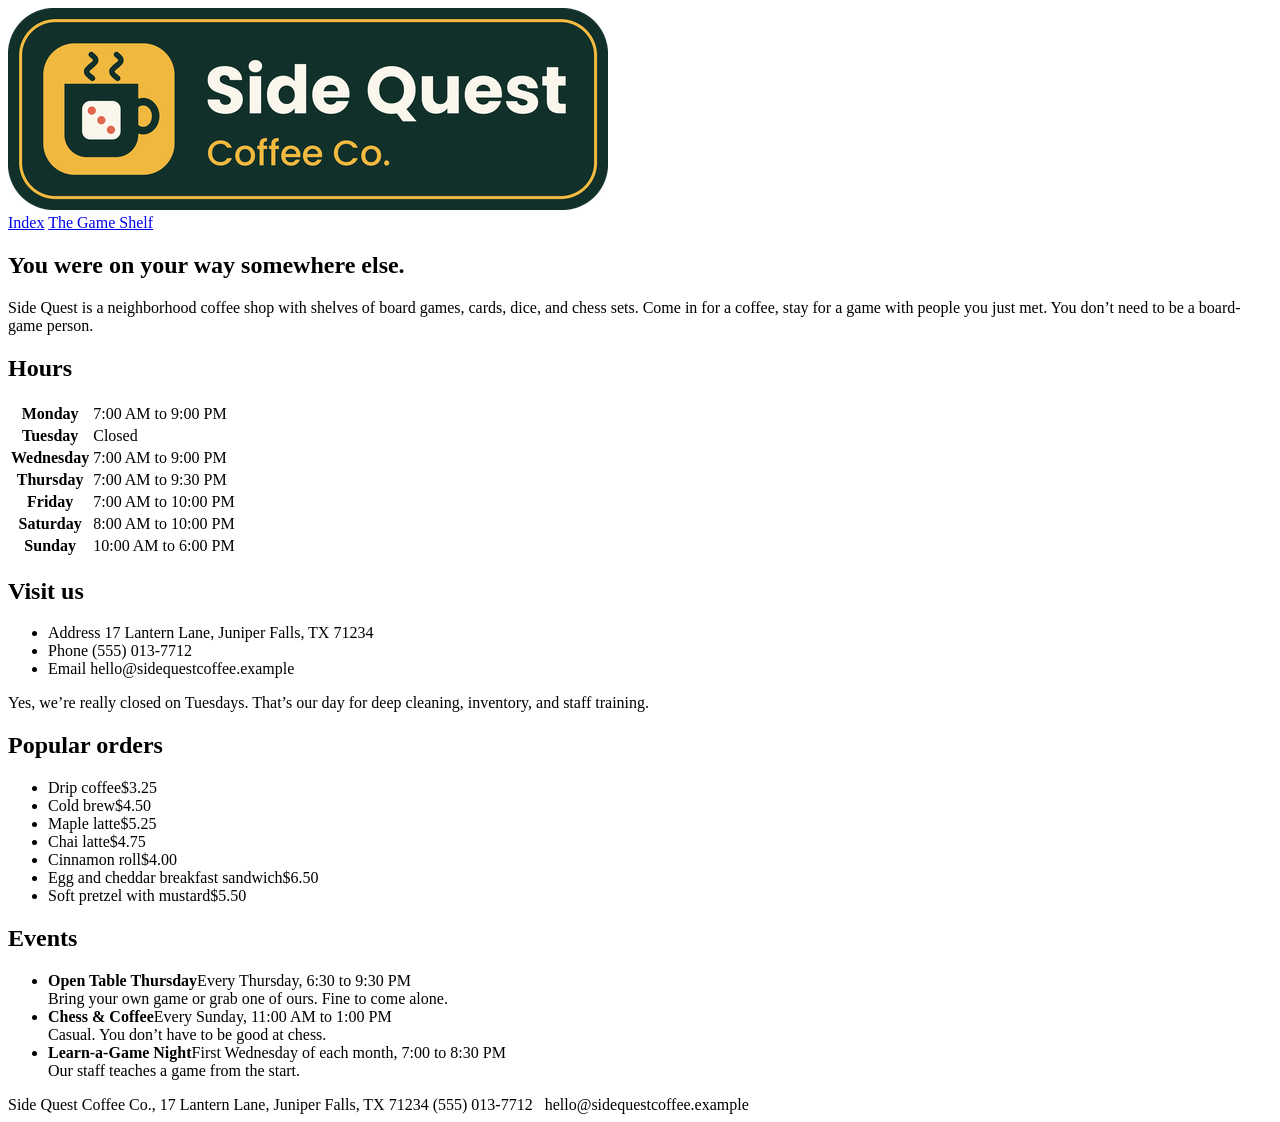
==== index.html @ 7ed1fb25 "Update print statement from 'Hello' to 'Goodbye'" ====
<!DOCTYPE html>
<!-- saved from url=(0109)file:///C:/Users/mgmos/AppData/Local/Temp/92b7c389-30d8-4fa0-bcdc-1d0c091cc9da_files.zip.9da/index%20(2).html -->
<html lang="en"><head><meta http-equiv="Content-Type" content="text/html; charset=UTF-8">
  
  <meta name="viewport" content="width=device-width, initial-scale=1">
  <title>Side Quest Coffee Co. | Coffee and Tabletop Games in Juniper Falls, TX</title>
  <meta name="description" content="A neighborhood coffee shop in Juniper Falls, TX with shelves of board games, cards, dice, and chess sets.">
  <link rel="preconnect" href="https://fonts.googleapis.com/">
  <link rel="preconnect" href="https://fonts.gstatic.com/" crossorigin="">
  <link href="./index_files/css2" rel="stylesheet">
  <link rel="stylesheet" href="file:///C:/Users/mgmos/AppData/Local/Temp/92b7c389-30d8-4fa0-bcdc-1d0c091cc9da_files.zip.9da/style.css">
</head>
<body>
  <header class="site-header">
    <div class="wrap">
      <img class="logo-img" src="[data-uri]" alt="Side Quest Coffee Co. logo featuring a coffee mug with a die embedded" width="600" height="202">
      <nav aria-label="Main">
       <a href="index.html" aria-current="page">Index</a>
   <a href="games(2).html">The Game Shelf</a>
      </nav>
    </div>
  </header>

  <main class="wrap">
    <section class="intro">
      <h1>You were on your way somewhere else.</h1>
      <p>Side Quest is a neighborhood coffee shop with shelves of board games, cards, dice, and chess sets. Come in for a coffee, stay for a game with people you just met. You don’t need to be a board-game person.</p>
    </section>

    <div class="grid">
      <section class="panel" aria-labelledby="hours-title">
        <h2 id="hours-title">Hours</h2>
        <table class="hours">
          <tbody><tr><th scope="row">Monday</th><td>7:00 AM to 9:00 PM</td></tr>
          <tr class="closed"><th scope="row">Tuesday</th><td>Closed</td></tr>
          <tr><th scope="row">Wednesday</th><td>7:00 AM to 9:00 PM</td></tr>
          <tr><th scope="row">Thursday</th><td>7:00 AM to 9:30 PM</td></tr>
          <tr><th scope="row">Friday</th><td>7:00 AM to 10:00 PM</td></tr>
          <tr><th scope="row">Saturday</th><td>8:00 AM to 10:00 PM</td></tr>
          <tr><th scope="row">Sunday</th><td>10:00 AM to 6:00 PM</td></tr>
        </tbody></table>
      </section>

      <section class="panel" aria-labelledby="visit-title">
        <h2 id="visit-title">Visit us</h2>
        <ul class="contact">
          <li><span>Address</span> 17 Lantern Lane, Juniper Falls, TX 71234</li>
          <li><span>Phone</span> (555) 013-7712</li>
          <li><span>Email</span> hello@sidequestcoffee.example</li>
        </ul>
        <p class="note">Yes, we’re really closed on Tuesdays. That’s our day for deep cleaning, inventory, and staff training.</p>
      </section>
    </div>

    <div class="grid">
      <section class="panel accent" aria-labelledby="menu-title">
        <h2 id="menu-title">Popular orders</h2>
        <ul class="menu">
          <li>Drip coffee<span class="dots"></span><span class="price">$3.25</span></li>
          <li>Cold brew<span class="dots"></span><span class="price">$4.50</span></li>
          <li>Maple latte<span class="dots"></span><span class="price">$5.25</span></li>
          <li>Chai latte<span class="dots"></span><span class="price">$4.75</span></li>
          <li>Cinnamon roll<span class="dots"></span><span class="price">$4.00</span></li>
          <li>Egg and cheddar breakfast sandwich<span class="dots"></span><span class="price">$6.50</span></li>
          <li>Soft pretzel with mustard<span class="dots"></span><span class="price">$5.50</span></li>
        </ul>
      </section>

      <section class="panel accent" aria-labelledby="events-title">
        <h2 id="events-title">Events</h2>
        <ul class="events">
          <li><strong>Open Table Thursday</strong><span class="when">Every Thursday, 6:30 to 9:30 PM</span><br>Bring your own game or grab one of ours. Fine to come alone.</li>
          <li><strong>Chess &amp; Coffee</strong><span class="when">Every Sunday, 11:00 AM to 1:00 PM</span><br>Casual. You don’t have to be good at chess.</li>
          <li><strong>Learn-a-Game Night</strong><span class="when">First Wednesday of each month, 7:00 to 8:30 PM</span><br>Our staff teaches a game from the start.</li>
        </ul>
      </section>
    </div>
  </main>

  <footer class="site-footer">
    <div class="wrap">
      <span>Side Quest Coffee Co., 17 Lantern Lane, Juniper Falls, TX 71234</span>
      <span>(555) 013-7712 &nbsp; hello@sidequestcoffee.example</span>
    </div>
  </footer>


</body></html>
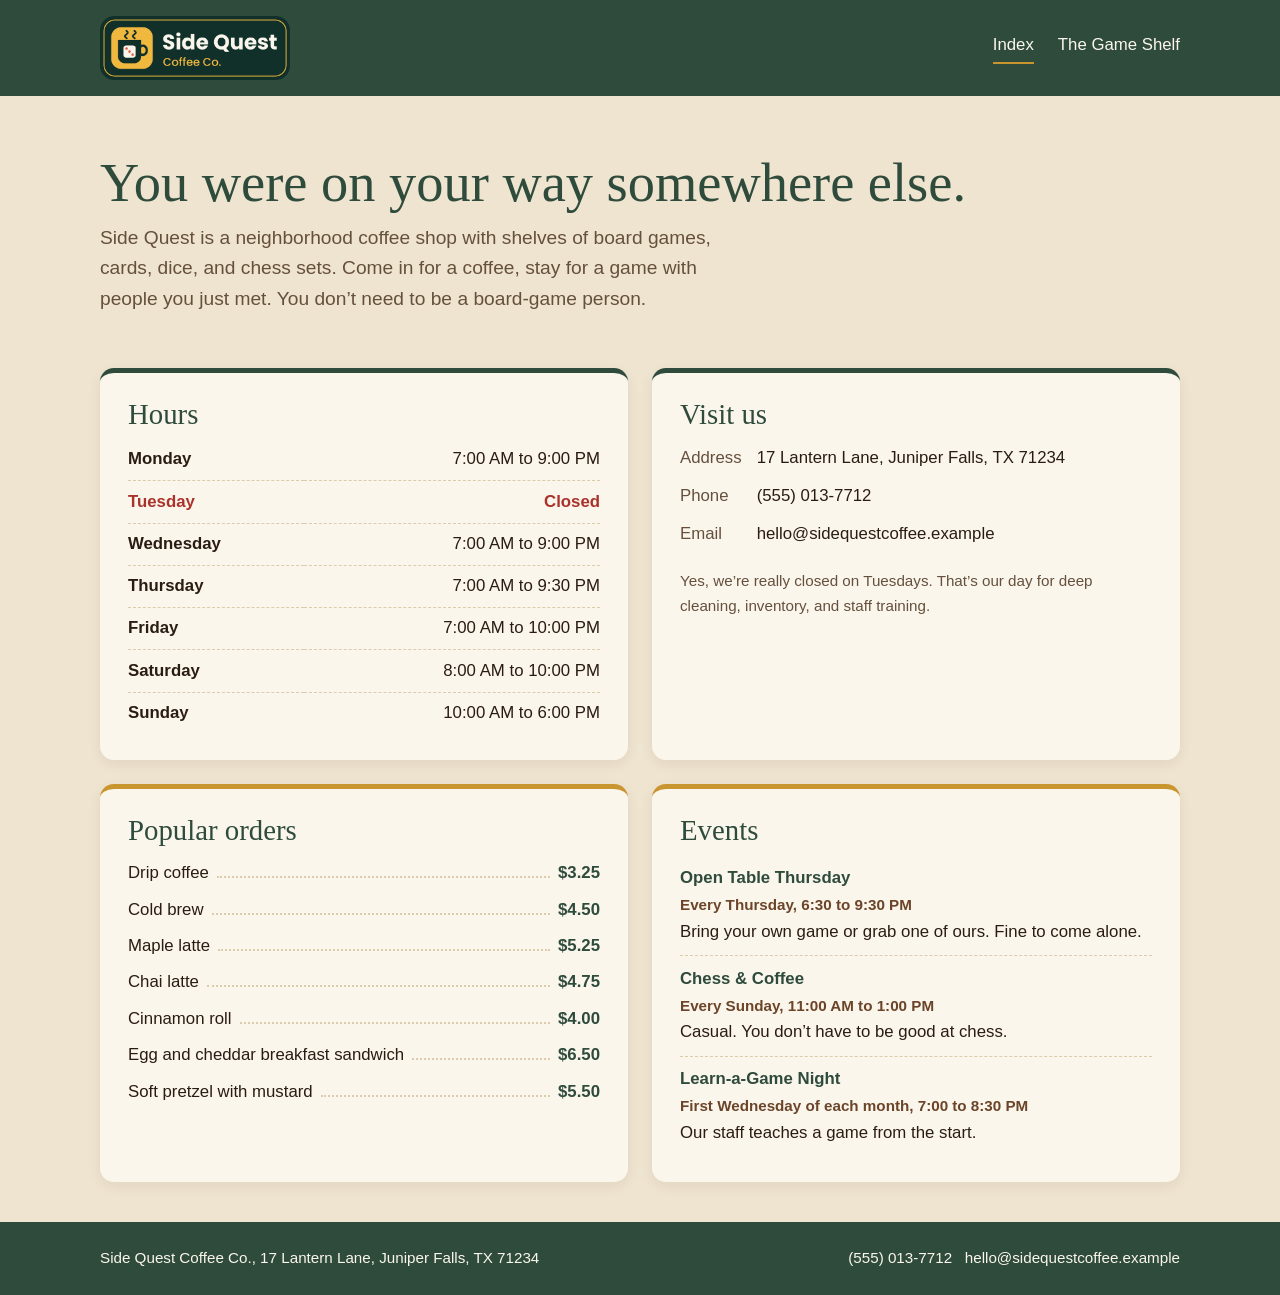
==== commit dbcde9dc: "Adding Initial Side Quest Website" ====
--- a/index.html
+++ b/index.html
@@ -1,22 +1,22 @@
 <!DOCTYPE html>
-<!-- saved from url=(0109)file:///C:/Users/mgmos/AppData/Local/Temp/92b7c389-30d8-4fa0-bcdc-1d0c091cc9da_files.zip.9da/index%20(2).html -->
-<html lang="en"><head><meta http-equiv="Content-Type" content="text/html; charset=UTF-8">
-  
+<html lang="en">
+<head>
+  <meta charset="UTF-8">
   <meta name="viewport" content="width=device-width, initial-scale=1">
   <title>Side Quest Coffee Co. | Coffee and Tabletop Games in Juniper Falls, TX</title>
   <meta name="description" content="A neighborhood coffee shop in Juniper Falls, TX with shelves of board games, cards, dice, and chess sets.">
-  <link rel="preconnect" href="https://fonts.googleapis.com/">
-  <link rel="preconnect" href="https://fonts.gstatic.com/" crossorigin="">
-  <link href="./index_files/css2" rel="stylesheet">
-  <link rel="stylesheet" href="file:///C:/Users/mgmos/AppData/Local/Temp/92b7c389-30d8-4fa0-bcdc-1d0c091cc9da_files.zip.9da/style.css">
+  <link rel="preconnect" href="https://fonts.googleapis.com">
+  <link rel="preconnect" href="https://fonts.gstatic.com" crossorigin>
+  <link href="https://fonts.googleapis.com/css2?family=DM+Sans:wght@400;500;700&family=Young+Serif&display=swap" rel="stylesheet">
+  <link rel="stylesheet" href="style.css">
 </head>
 <body>
   <header class="site-header">
     <div class="wrap">
-      <img class="logo-img" src="[data-uri]" alt="Side Quest Coffee Co. logo featuring a coffee mug with a die embedded" width="600" height="202">
+      <img class="logo-img" src="[data-uri]" alt="Side Quest Coffee Co. logo featuring a steaming coffee mug with a game die on it" width="600" height="202">
       <nav aria-label="Main">
-       <a href="index.html" aria-current="page">Index</a>
-   <a href="games(2).html">The Game Shelf</a>
+        <a href="index.html" aria-current="page">Index</a>
+        <a href="games.html">The Game Shelf</a>
       </nav>
     </div>
   </header>
@@ -24,21 +24,21 @@
   <main class="wrap">
     <section class="intro">
       <h1>You were on your way somewhere else.</h1>
-      <p>Side Quest is a neighborhood coffee shop with shelves of board games, cards, dice, and chess sets. Come in for a coffee, stay for a game with people you just met. You don’t need to be a board-game person.</p>
+      <p>Side Quest is a neighborhood coffee shop with shelves of board games, cards, dice, and chess sets. Come in for a coffee, stay for a game with people you just met. You don&rsquo;t need to be a board-game person.</p>
     </section>
 
     <div class="grid">
       <section class="panel" aria-labelledby="hours-title">
         <h2 id="hours-title">Hours</h2>
         <table class="hours">
-          <tbody><tr><th scope="row">Monday</th><td>7:00 AM to 9:00 PM</td></tr>
+          <tr><th scope="row">Monday</th><td>7:00 AM to 9:00 PM</td></tr>
           <tr class="closed"><th scope="row">Tuesday</th><td>Closed</td></tr>
           <tr><th scope="row">Wednesday</th><td>7:00 AM to 9:00 PM</td></tr>
           <tr><th scope="row">Thursday</th><td>7:00 AM to 9:30 PM</td></tr>
           <tr><th scope="row">Friday</th><td>7:00 AM to 10:00 PM</td></tr>
           <tr><th scope="row">Saturday</th><td>8:00 AM to 10:00 PM</td></tr>
           <tr><th scope="row">Sunday</th><td>10:00 AM to 6:00 PM</td></tr>
-        </tbody></table>
+        </table>
       </section>
 
       <section class="panel" aria-labelledby="visit-title">
@@ -48,7 +48,7 @@
           <li><span>Phone</span> (555) 013-7712</li>
           <li><span>Email</span> hello@sidequestcoffee.example</li>
         </ul>
-        <p class="note">Yes, we’re really closed on Tuesdays. That’s our day for deep cleaning, inventory, and staff training.</p>
+        <p class="note">Yes, we&rsquo;re really closed on Tuesdays. That&rsquo;s our day for deep cleaning, inventory, and staff training.</p>
       </section>
     </div>
 
@@ -70,7 +70,7 @@
         <h2 id="events-title">Events</h2>
         <ul class="events">
           <li><strong>Open Table Thursday</strong><span class="when">Every Thursday, 6:30 to 9:30 PM</span><br>Bring your own game or grab one of ours. Fine to come alone.</li>
-          <li><strong>Chess &amp; Coffee</strong><span class="when">Every Sunday, 11:00 AM to 1:00 PM</span><br>Casual. You don’t have to be good at chess.</li>
+          <li><strong>Chess &amp; Coffee</strong><span class="when">Every Sunday, 11:00 AM to 1:00 PM</span><br>Casual. You don&rsquo;t have to be good at chess.</li>
           <li><strong>Learn-a-Game Night</strong><span class="when">First Wednesday of each month, 7:00 to 8:30 PM</span><br>Our staff teaches a game from the start.</li>
         </ul>
       </section>
@@ -83,6 +83,5 @@
       <span>(555) 013-7712 &nbsp; hello@sidequestcoffee.example</span>
     </div>
   </footer>
-
-
-</body></html>
+</body>
+</html>
--- a/style.css
+++ b/style.css
@@ -0,0 +1,127 @@
+/* Side Quest Coffee Co. — shared styles for index.html and games.html */
+
+:root {
+  --bg: #efe4cf;          /* page background, used on every page */
+  --card: #fbf6ec;        /* panels sitting on the background */
+  --green: #2e4b3c;       /* header, footer, headings */
+  --green-dark: #213a2e;
+  --brass: #c9952e;       /* buttons and accents */
+  --wood: #6b4429;
+  --red: #a9322a;         /* "Closed" */
+  --ink: #2a1c12;
+  --muted: #65503d;
+  --line: #dccbad;
+  --head: "Young Serif", Georgia, serif;
+  --body: "DM Sans", "Helvetica Neue", Arial, sans-serif;
+}
+
+* { box-sizing: border-box; }
+body {
+  margin: 0;
+  background: var(--bg);
+  color: var(--ink);
+  font-family: var(--body);
+  font-size: 1.05rem;
+  line-height: 1.6;
+}
+h1, h2, h3 { font-family: var(--head); font-weight: 400; line-height: 1.15; margin: 0 0 .5rem; color: var(--green); }
+h1 { font-size: clamp(2.2rem, 5vw, 3.4rem); }
+h2 { font-size: 1.8rem; }
+h3 { font-size: 1.25rem; }
+p { margin: 0 0 .8rem; }
+a { color: var(--green); font-weight: 700; }
+a:focus-visible { outline: 3px solid var(--brass); outline-offset: 2px; }
+
+.wrap { width: min(100% - 2.5rem, 1080px); margin-inline: auto; }
+
+/* Header */
+.site-header { background: var(--green); color: var(--card); }
+.site-header .wrap {
+  display: flex; justify-content: space-between; align-items: center;
+  flex-wrap: wrap; gap: .75rem 2rem; padding-block: 1rem;
+}
+.logo { font-family: var(--head); font-size: 1.4rem; color: var(--card); text-decoration: none; font-weight: 400; }
+.site-header nav { display: flex; gap: 1.5rem; flex-wrap: wrap; }
+.site-header nav a { color: var(--card); text-decoration: none; font-weight: 500; padding-bottom: .2rem; border-bottom: 2px solid transparent; }
+.site-header nav a:hover, .site-header nav a[aria-current="page"] { border-bottom-color: var(--brass); }
+
+/* Intro */
+.intro { padding-block: 3.5rem 2.5rem; }
+.intro p { font-size: 1.2rem; max-width: 40rem; color: var(--muted); }
+.btn {
+  display: inline-block; margin-top: .75rem; margin-right: .5rem;
+  background: var(--brass); color: var(--ink);
+  padding: .7rem 1.4rem; border-radius: 999px; text-decoration: none;
+}
+.btn:hover { background: #dba940; }
+.btn-outline { background: transparent; border: 2px solid var(--green); color: var(--green); }
+.btn-outline:hover { background: var(--card); }
+
+/* Panels */
+.grid { display: grid; grid-template-columns: 1fr 1fr; gap: 1.5rem; margin-bottom: 1.5rem; }
+.panel {
+  background: var(--card);
+  border-radius: 14px;
+  border-top: 5px solid var(--green);
+  padding: 1.6rem 1.75rem;
+  box-shadow: 0 4px 14px rgba(42, 28, 18, .07);
+}
+.panel.accent { border-top-color: var(--brass); }
+
+/* Hours */
+.hours { width: 100%; border-collapse: collapse; }
+.hours th, .hours td { text-align: left; padding: .45rem 0; border-bottom: 1px dashed var(--line); }
+.hours td { text-align: right; }
+.hours tr:last-child th, .hours tr:last-child td { border-bottom: 0; }
+.hours .closed th, .hours .closed td { color: var(--red); font-weight: 700; }
+
+/* Contact */
+.contact { list-style: none; margin: 0 0 1rem; padding: 0; }
+.contact li { padding: .35rem 0; }
+.contact span { display: inline-block; width: 4.5rem; color: var(--muted); }
+.note { font-size: .95rem; color: var(--muted); margin: 0; }
+
+/* Menu */
+.menu { list-style: none; margin: 0; padding: 0; }
+.menu li { display: flex; gap: .5rem; align-items: baseline; padding: .3rem 0; }
+.menu .dots { flex: 1; border-bottom: 2px dotted var(--line); }
+.menu .price { font-weight: 700; color: var(--green); }
+
+/* Events */
+.events { list-style: none; margin: 0; padding: 0; }
+.events li { padding: .6rem 0; border-bottom: 1px dashed var(--line); }
+.events li:last-child { border-bottom: 0; }
+.events strong { display: block; color: var(--green); font-size: 1.05rem; }
+.events .when { color: var(--wood); font-weight: 700; font-size: .95rem; }
+
+/* Game table */
+.table-wrap { overflow-x: auto; }
+.games { width: 100%; border-collapse: collapse; min-width: 30rem; }
+.games caption { text-align: left; font-family: var(--head); font-size: 1.8rem; color: var(--green); padding-bottom: .75rem; }
+.games th, .games td { text-align: left; padding: .8rem 1rem; }
+.games thead th { background: var(--green); color: var(--card); font-weight: 700; }
+.games thead th:first-child { border-radius: 8px 0 0 0; }
+.games thead th:last-child { border-radius: 0 8px 0 0; }
+.games tbody tr:nth-child(even) { background: #f3ead8; }
+.games tbody th { font-family: var(--head); font-weight: 400; color: var(--green); font-size: 1.1rem; }
+.games tbody tr { border-bottom: 1px solid var(--line); }
+
+/* Footer */
+.site-footer { background: var(--green); color: var(--card); margin-top: 2.5rem; }
+.site-footer .wrap { display: flex; justify-content: space-between; flex-wrap: wrap; gap: .5rem 2rem; padding-block: 1.5rem; font-size: .95rem; }
+.site-footer a { color: var(--card); }
+
+@media (max-width: 760px) {
+  .grid { grid-template-columns: 1fr; }
+  .intro { padding-block: 2.5rem 1.5rem; }
+}
+
+/* Images */
+img { max-width: 100%; height: auto; display: block; }
+.logo-img { height: 64px; width: auto; border-radius: 10px; }
+.intro-split { display: grid; grid-template-columns: 1fr 1fr; gap: 2rem 3rem; align-items: center; }
+.feature-img { border-radius: 14px; box-shadow: 0 6px 20px rgba(42, 28, 18, .15); }
+@media (max-width: 760px) {
+  .intro-split { grid-template-columns: 1fr; }
+  .logo-img { height: 46px; }
+}
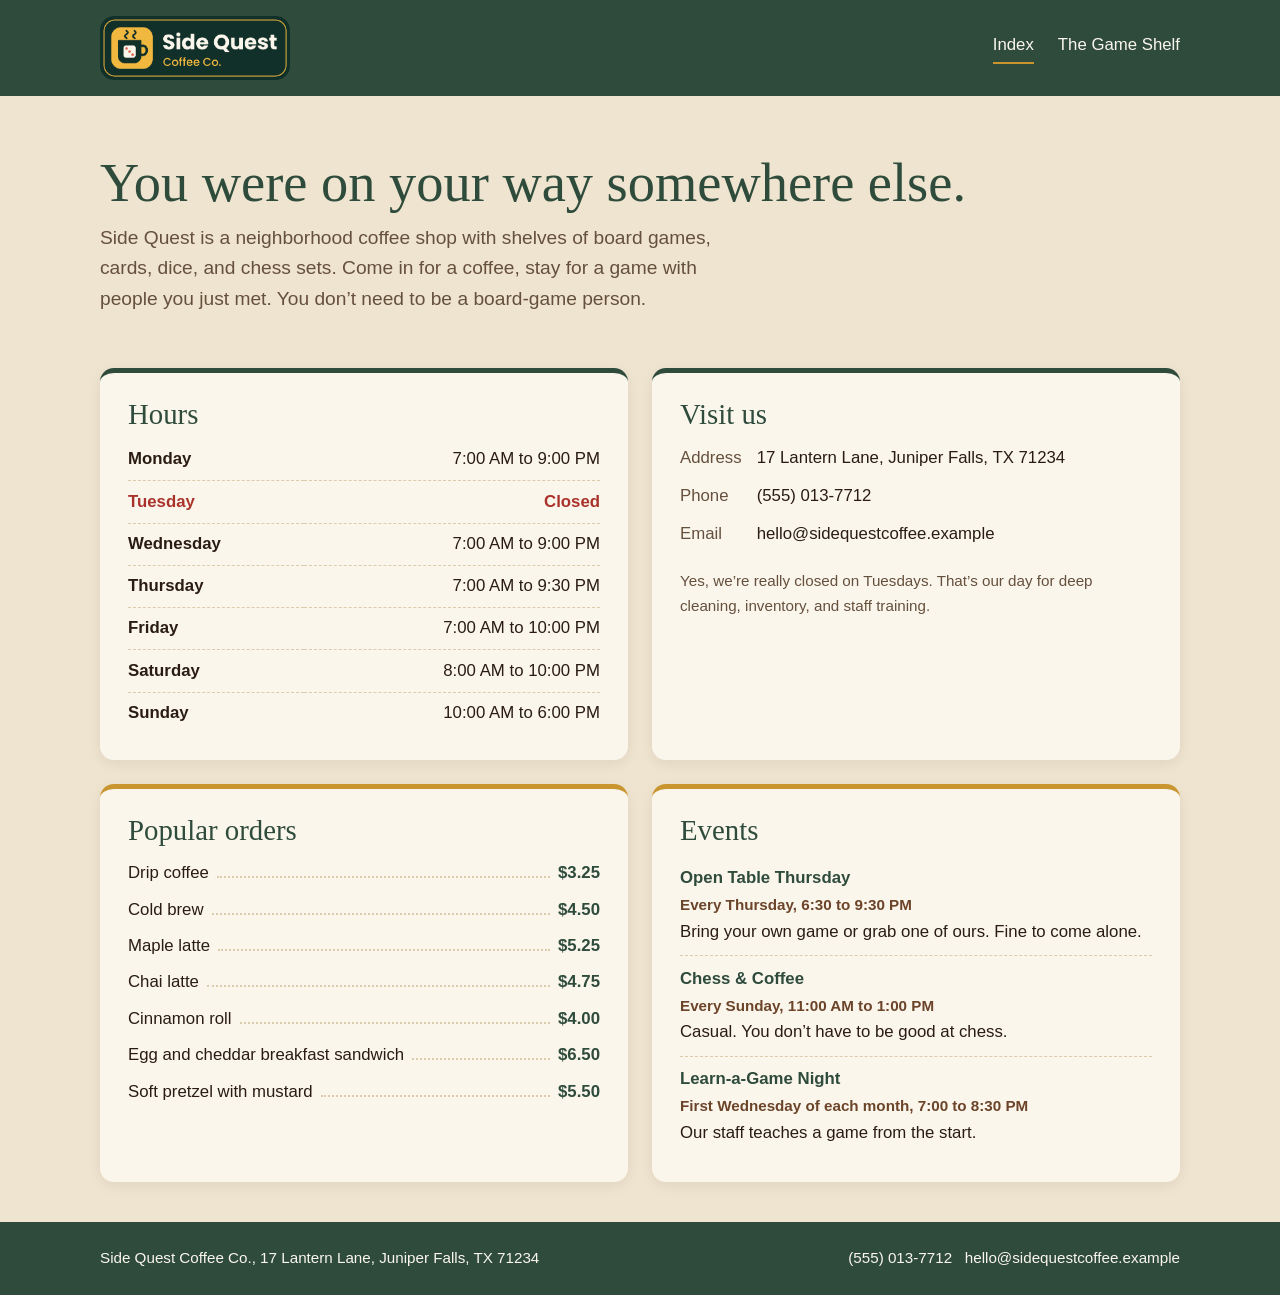
==== commit 774c5893: "Adding valuable information about the image" ====
--- a/index.html
+++ b/index.html
@@ -13,8 +13,7 @@
 <body>
   <header class="site-header">
     <div class="wrap">
-      <img class="logo-img" src="[data-uri]" alt="Side Quest Coffee Co. logo featuring a steaming coffee mug with a game die on it" width="600" height="202">
-      <nav aria-label="Main">
+      <img class="logo-img" src="images/sidequest-logo.png" alt="Side Quest Coffee Co. logo featuring a steaming coffee mug with a game die on it"> <nav aria-label="Main">
         <a href="index.html" aria-current="page">Index</a>
         <a href="games.html">The Game Shelf</a>
       </nav>
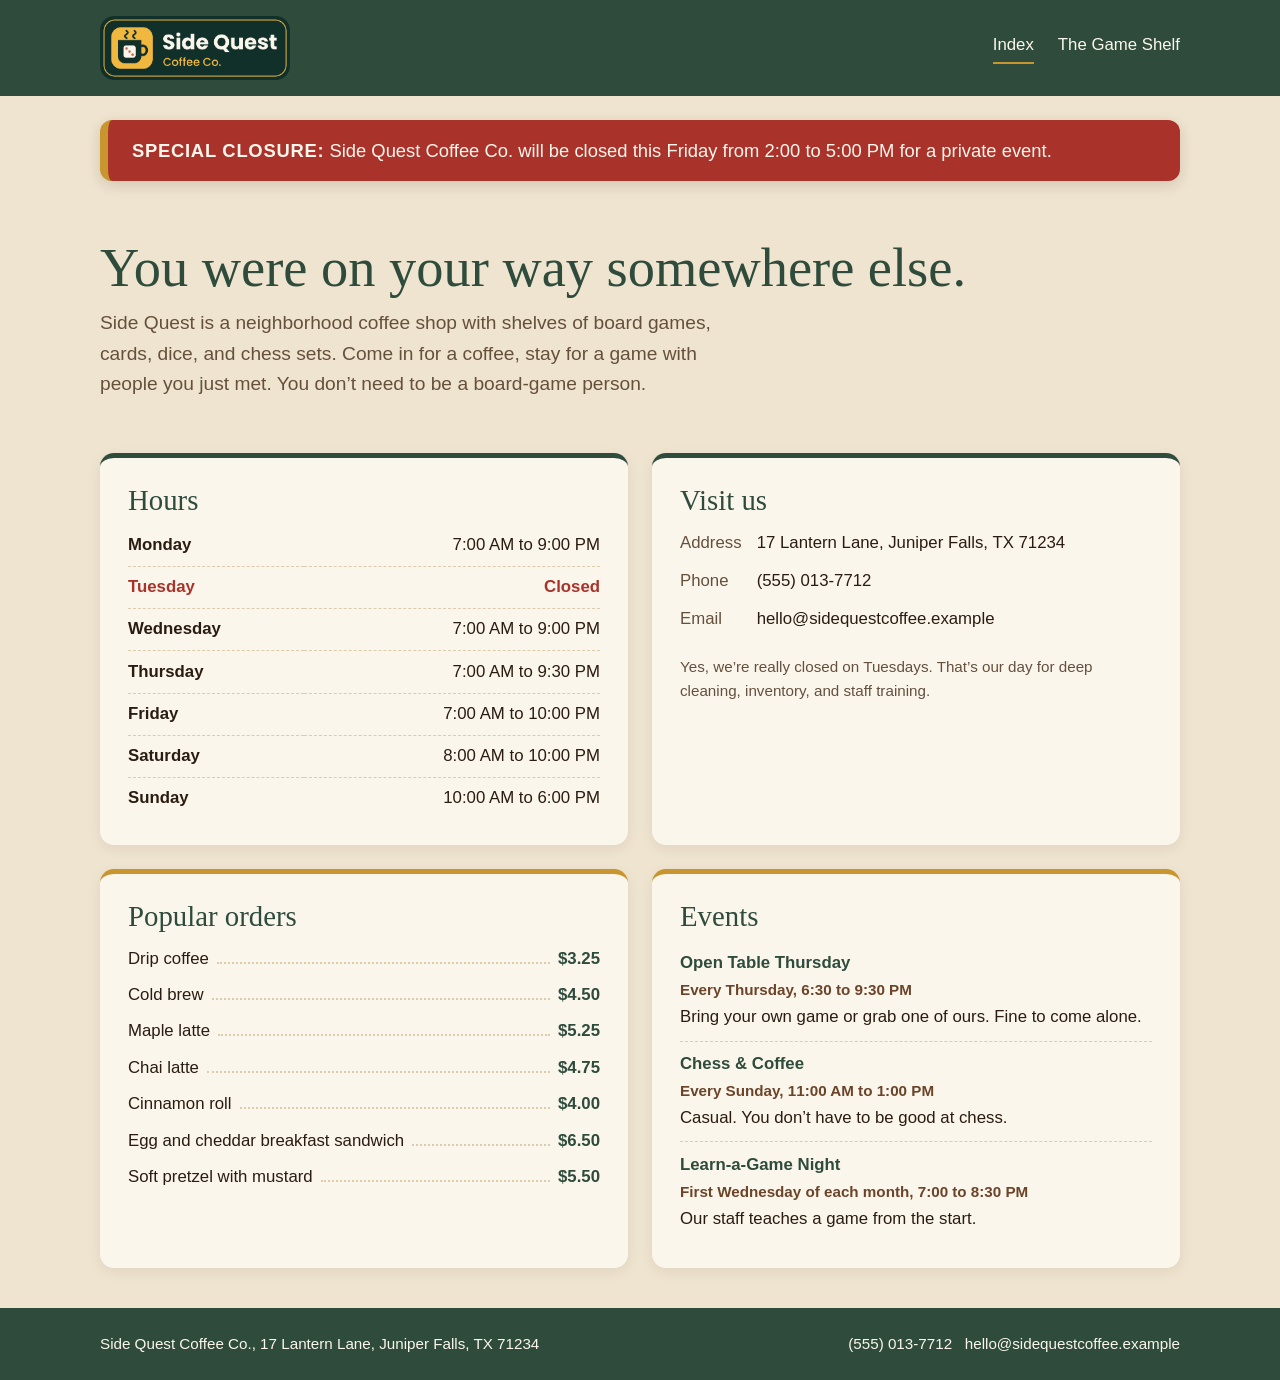
==== commit b0b187aa: "Add closure notice for Side Quest Coffee Co. Added a notice about the temporary closure of Side Ques" ====
--- a/index.html
+++ b/index.html
@@ -19,7 +19,12 @@
       </nav>
     </div>
   </header>
-
+  <aside class="wrap" style="margin-top: 1.5rem; background: #a9322a; color: #fbf6ec; border-left: 8px solid #c9952e; border-radius: 12px; padding: 1rem 1.5rem; box-shadow: 0 4px 14px rgba(42, 28, 18, .15);">
+    <p style="margin: 0; font-size: 1.15rem;">
+      <strong style="text-transform: uppercase; letter-spacing: .04em;">Special closure:</strong>
+      Side Quest Coffee Co. will be closed this Friday from 2:00 to 5:00 PM for a private event.
+    </p>
+  </aside>
   <main class="wrap">
     <section class="intro">
       <h1>You were on your way somewhere else.</h1>
